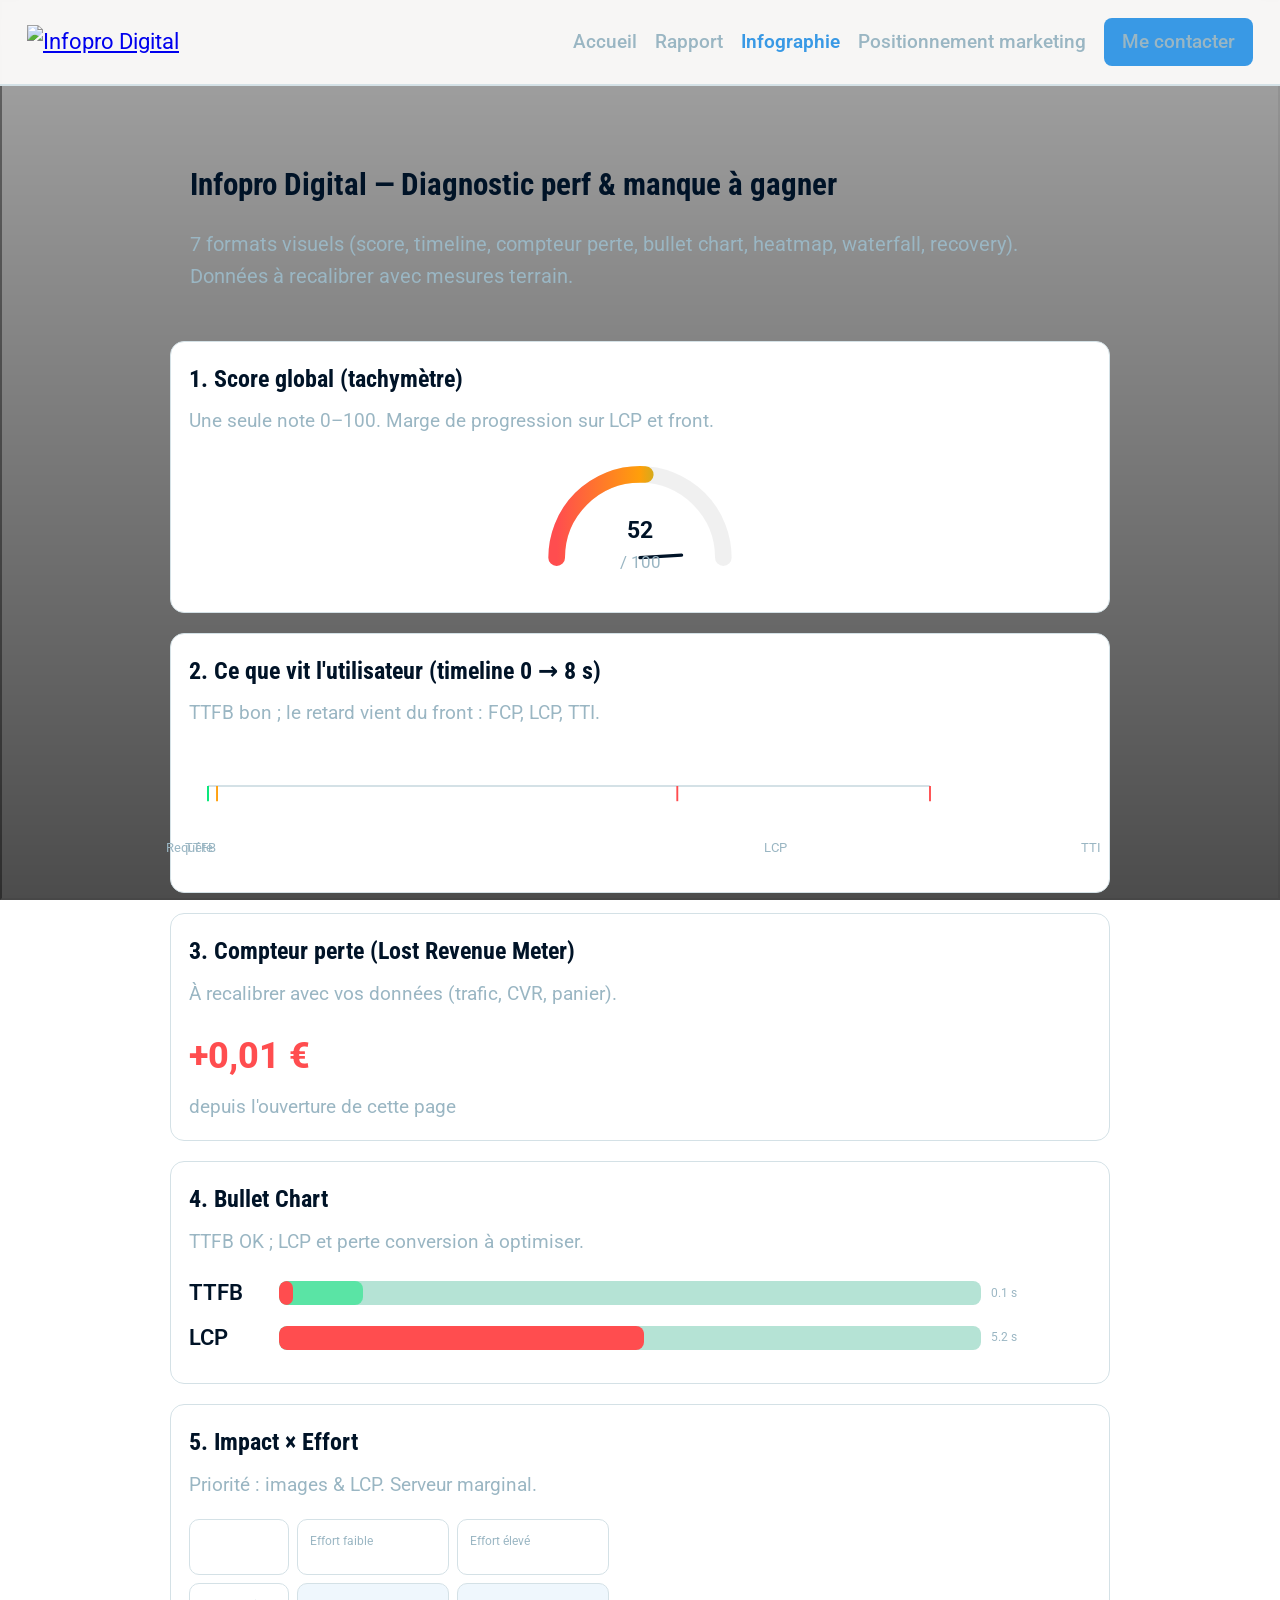
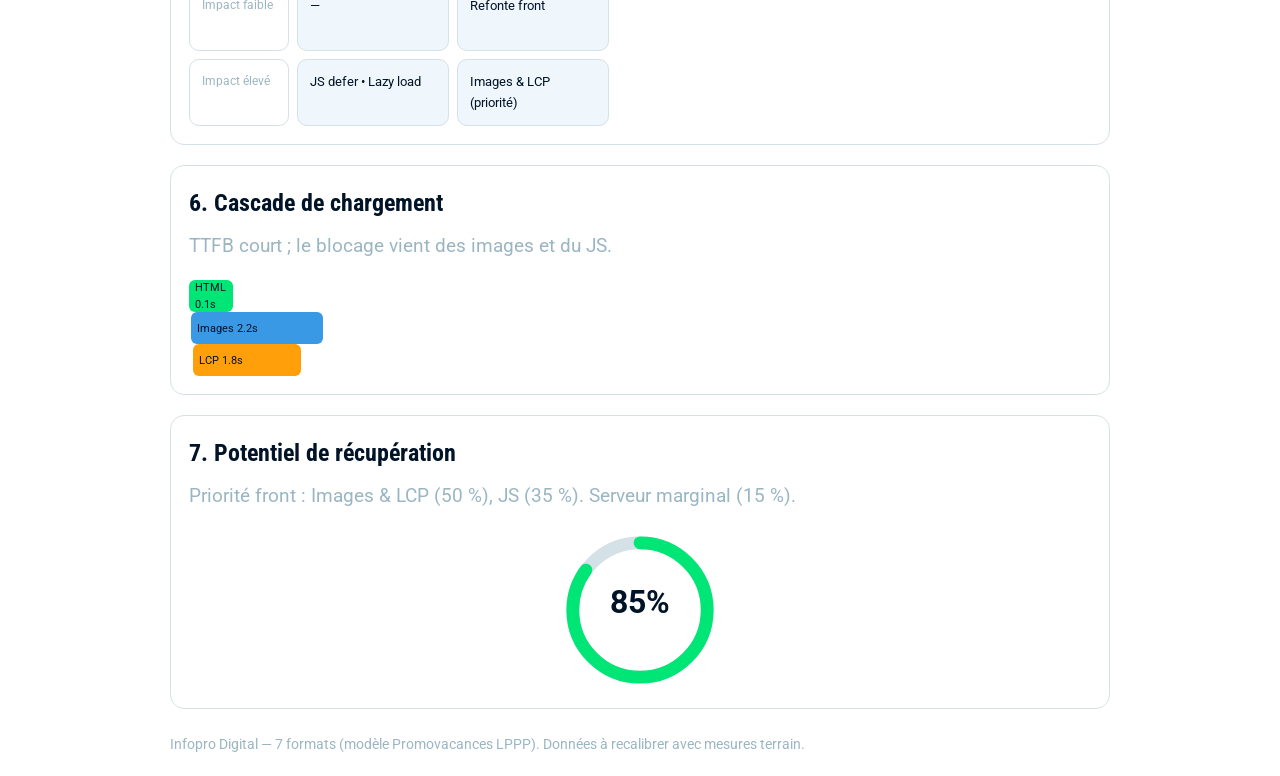
==== infographie-infopro-7-formats.html @ 0371bcf2 "Landing Infopro Digital — page statique (export Django)" ====
<!DOCTYPE html>
<html lang="fr">
<head>
  <meta charset="UTF-8">
  <meta name="viewport" content="width=device-width, initial-scale=1.0">
  <title>Infopro Digital — 7 formats infographiques (perf + business)</title>
  <link rel="stylesheet" href="infopro_style_tokens.css">
  <style>
    :root {
      --bg: #f7f6f5;
      --card: #ffffff;
      --text: #001327;
      --muted: #9ab6c3;
      --red: #ff4d4f;
      --orange: #ff9f0a;
      --green: #00e676;
      --blue: #3999e5;
      --line: #d4e1e6;
    }
    * { box-sizing: border-box; }
    body { margin: 0; padding: 0; color: var(--text); font-family: "Roboto", system-ui, Arial, sans-serif; font-size: 1.2rem; line-height: 1.6; }
    h1 { font-family: "Roboto Condensed", "Roboto", system-ui; font-size: 1.7rem; margin-bottom: 8px; }
    .subtitle { color: var(--muted); font-size: 1.1rem; margin-bottom: 24px; }
    .card { background: var(--card); border: 1px solid var(--line); border-radius: 14px; padding: 18px; margin-bottom: 20px; max-width: 980px; margin-left: auto; margin-right: auto; }
    .card h2 { font-size: 1.35rem; margin: 0 0 8px 0; }
    .muted { color: var(--muted); font-size: 1.05rem; margin-top: 6px; }
    .timeline-wrap { position: relative; }
    .journey-timeline { width: 100%; max-width: 760px; height: auto; }
    .journey-labels { position: relative; height: 36px; margin-top: 4px; display: flex; }
    .journey-label { position: absolute; transform: translateX(-50%); font-size: 13px; color: var(--muted); white-space: nowrap; }
    .meter-value { font-size: 2rem; font-weight: 800; color: var(--red); transition: transform 0.15s ease; }
    .meter-value.tick { transform: scale(1.05); }
    .ring-progress { transition: stroke-dasharray 0.8s ease-out; }
    .speedo-wrap { display: flex; justify-content: center; margin: 1rem 0; }
    .ring-wrap { display: flex; flex-direction: column; align-items: center; }
    @media (prefers-reduced-motion: reduce) { .tick, .ring-progress { animation: none !important; } }
    .nav { position: fixed; top: 0; left: 0; right: 0; z-index: 100; display: flex; align-items: center; justify-content: space-between; padding: 1rem 1.5rem; background: color-mix(in srgb, var(--bg) 96%, rgba(255,255,255,0.95)); backdrop-filter: blur(12px); border-bottom: 2px solid var(--line); }
    .nav-logo { max-height: 36px; width: auto; }
    .nav-links { display: flex; flex-wrap: wrap; gap: 0.5rem 1rem; align-items: center; }
    .nav-links a { font-size: 1.05rem; font-weight: 500; color: var(--muted); text-decoration: none; }
    .nav-links a:hover, .nav-links a.active { color: var(--blue); }
    .nav-links a.active { font-weight: 600; }
    .nav-cta { padding: 0.5rem 1rem; background: var(--blue); color: #fff; font-weight: 600; font-size: 1.05rem; border-radius: 8px; text-decoration: none; }
    header { max-width: 980px; margin: 0 auto; padding: 0 20px 24px; }
    body { padding-top: 60px; }
  </style>
</head>
<body>
  <div class="site-bg-fixed">
    <div class="site-bg-video">
      <iframe src="https://www.youtube-nocookie.com/embed/ArifpieowSw?autoplay=1&amp;mute=1&amp;loop=1&amp;playlist=ArifpieowSw&amp;controls=0&amp;rel=0&amp;showinfo=0" referrerpolicy="strict-origin-when-cross-origin" allow="accelerometer; autoplay; clipboard-write; encrypted-media; gyroscope; picture-in-picture" allowfullscreen title="Fond" aria-hidden="true"></iframe>
    </div>
    <div class="site-bg-overlay"></div>
  </div>
  <div class="site-content">
  <nav class="nav">
    <a href="index.html"><img src="https://upload.wikimedia.org/wikipedia/commons/8/8d/Promovacances.svg" alt="Infopro Digital" class="nav-logo" loading="lazy"></a>
    <div class="nav-links">
      <a href="index.html">Accueil</a>
      <a href="rapport.html">Rapport</a>
      <a href="infographie-infopro-7-formats.html" class="active">Infographie</a>
      <a href="positionnement-marketing.html">Positionnement marketing</a>
      <a href="index.html#coordonnees" class="nav-cta">Me contacter</a>
    </div>
  </nav>
  <div class="site-content-inner">
  <header>
    <h1>Infopro Digital — Diagnostic perf & manque à gagner</h1>
    <p class="subtitle">7 formats visuels (score, timeline, compteur perte, bullet chart, heatmap, waterfall, recovery). Données à recalibrer avec mesures terrain.</p>
  </header>

  <section class="card" id="speedometer">
    <h2>1. Score global (tachymètre)</h2>
    <p class="muted">Une seule note 0–100. Marge de progression sur LCP et front.</p>
    <div class="speedo-wrap">
      <svg class="speedo" viewBox="0 0 120 70" width="200" height="120" aria-label="Score performance global">
        <defs>
          <linearGradient id="speedoGrad" x1="0%" y1="0%" x2="100%" y2="0%">
            <stop offset="0%" stop-color="var(--red)"/>
            <stop offset="50%" stop-color="var(--orange)"/>
            <stop offset="100%" stop-color="var(--green)"/>
          </linearGradient>
        </defs>
        <path d="M 10 60 A 50 50 0 0 1 110 60" fill="none" stroke="rgba(0,0,0,0.06)" stroke-width="10" stroke-linecap="round"/>
        <path id="speedoFill" d="M 10 60 A 50 50 0 0 1 110 60" fill="none" stroke="url(#speedoGrad)" stroke-width="10" stroke-linecap="round" stroke-dasharray="0 157"/>
        <line x1="60" y1="60" x2="60" y2="35" stroke="var(--text)" stroke-width="2" stroke-linecap="round" id="needle"/>
        <text x="60" y="48" text-anchor="middle" font-size="14" fill="var(--text)" font-weight="700" id="scoreText">52</text>
        <text x="60" y="66" text-anchor="middle" font-size="10" fill="var(--muted)">/ 100</text>
      </svg>
    </div>
  </section>

  <section class="card" id="journey">
    <h2>2. Ce que vit l'utilisateur (timeline 0 → 8 s)</h2>
    <p class="muted">TTFB bon ; le retard vient du front : FCP, LCP, TTI.</p>
    <div class="timeline-wrap">
      <svg class="journey-timeline" viewBox="0 0 800 80" preserveAspectRatio="xMidYMid meet">
        <line x1="20" y1="40" x2="780" y2="40" stroke="var(--line)" stroke-width="2"/>
        <g id="journeyMarkers"></g>
      </svg>
      <div class="journey-labels" id="journeyLabels"></div>
    </div>
  </section>

  <section class="card" id="lostRevenue">
    <h2>3. Compteur perte (Lost Revenue Meter)</h2>
    <p class="muted">À recalibrer avec vos données (trafic, CVR, panier).</p>
    <div class="meter-wrap">
      <div class="meter-value" id="lostRevenueValue">+0,00 €</div>
      <div class="muted" id="lostRevenueSub">depuis l'ouverture de cette page</div>
    </div>
  </section>

  <section class="card" id="bulletChart">
    <h2>4. Bullet Chart</h2>
    <p class="muted">TTFB OK ; LCP et perte conversion à optimiser.</p>
    <div class="bullet-wrap" id="bulletWrap"></div>
  </section>

  <section class="card" id="heatmap">
    <h2>5. Impact × Effort</h2>
    <p class="muted">Priorité : images & LCP. Serveur marginal.</p>
    <div class="heatmap-wrap">
      <div class="heatmap-grid">
        <div class="heat-cell empty"></div>
        <div class="heat-cell axis">Effort faible</div>
        <div class="heat-cell axis">Effort élevé</div>
        <div class="heat-cell axis">Impact faible</div>
        <div class="heat-cell q low-effort"><span class="action">—</span></div>
        <div class="heat-cell q high-effort"><span class="action">Refonte front</span></div>
        <div class="heat-cell axis">Impact élevé</div>
        <div class="heat-cell q low-effort"><span class="action">JS defer • Lazy load</span></div>
        <div class="heat-cell q high-effort"><span class="action">Images & LCP (priorité)</span></div>
      </div>
    </div>
  </section>

  <section class="card" id="waterfall">
    <h2>6. Cascade de chargement</h2>
    <p class="muted">TTFB court ; le blocage vient des images et du JS.</p>
    <div class="waterfall-wrap" id="waterfallWrap"></div>
  </section>

  <section class="card" id="recovery">
    <h2>7. Potentiel de récupération</h2>
    <p class="muted">Priorité front : Images & LCP (50 %), JS (35 %). Serveur marginal (15 %).</p>
    <div class="ring-wrap">
      <svg class="ring" viewBox="0 0 100 100" width="160" height="160">
        <circle cx="50" cy="50" r="42" fill="none" stroke="var(--line)" stroke-width="8"/>
        <circle id="ringRecovery" cx="50" cy="50" r="42" fill="none" stroke="var(--green)" stroke-width="8" stroke-linecap="round" stroke-dasharray="0 264" transform="rotate(-90 50 50)"/>
        <text x="50" y="52" text-anchor="middle" font-size="20" font-weight="700" fill="var(--text)">85%</text>
      </svg>
    </div>
  </section>

  <footer class="muted" style="margin-top:24px;font-size:0.8rem;max-width:980px;margin-left:auto;margin-right:auto;">
    Infopro Digital — 7 formats (modèle Promovacances LPPP). Données à recalibrer avec mesures terrain.
  </footer>
  </div>
  </div>

  <script>
(function() {
  var score = 52;
  var dash = (score / 100) * 157;
  document.getElementById('speedoFill').setAttribute('stroke-dasharray', dash + ' 157');
  document.getElementById('scoreText').textContent = score;
  document.getElementById('needle').setAttribute('transform', 'rotate(' + (180 * (1 - score/100)) + ' 60 60)');

  var journeySteps = [{t:0,label:'Requête'},{t:100,label:'TTFB'},{t:5200,label:'LCP'},{t:8000,label:'TTI'}];
  var jMax = 8000, jW = 760;
  journeySteps.forEach(function(s,i){
    var x = 20 + (s.t/jMax)*jW;
    var line = document.createElementNS('http://www.w3.org/2000/svg','line');
    line.setAttribute('x1',x); line.setAttribute('y1',40); line.setAttribute('x2',x); line.setAttribute('y2',56);
    line.setAttribute('stroke',i===0?'var(--green)':(s.t>2000?'var(--red)':'var(--orange)')); line.setAttribute('stroke-width','2');
    document.getElementById('journeyMarkers').appendChild(line);
    var lb = document.createElement('div'); lb.className='journey-label'; lb.style.left=((s.t/jMax)*100)+'%'; lb.textContent=s.label;
    document.getElementById('journeyLabels').appendChild(lb);
  });

  var lostPerSec = 28000/30/24/3600; var elapsed=0;
  setInterval(function(){elapsed++;document.getElementById('lostRevenueValue').textContent='+'+((elapsed*lostPerSec).toFixed(2).replace('.',','))+' €';},1000);

  var bullets=[{label:'TTFB',current:0.1,target:0.6,standard:1,max:5,unit:'s'},{label:'LCP',current:5.2,target:2.5,standard:4,max:10,unit:'s'}];
  bullets.forEach(function(b){
    var d=document.createElement('div'); d.className='bullet-row';
    d.innerHTML='<span class="bullet-label">'+b.label+'</span><div class="bullet-track"><div class="bullet-bg" style="width:100%"></div><div class="bullet-target" style="width:'+(b.target/b.max*100)+'%"></div><div class="bullet-current" style="width:'+Math.min((b.current/b.max*100),100)+'%"></div></div><span class="bullet-legend">'+b.current+' '+b.unit+'</span>';
    document.getElementById('bulletWrap').appendChild(d);
  });
  var st=document.createElement('style'); st.textContent='.bullet-row{display:grid;grid-template-columns:80px 1fr 100px;align-items:center;gap:10px;margin:10px 0;}.bullet-track{position:relative;height:24px;background:var(--line);border-radius:8px;overflow:hidden;}.bullet-bg{position:absolute;inset:0;background:rgba(0,230,118,0.15);}.bullet-target{position:absolute;left:0;top:0;bottom:0;background:var(--green);opacity:0.5;border-radius:8px;}.bullet-current{position:absolute;left:0;top:0;bottom:0;background:var(--red);border-radius:8px;}.bullet-label{font-weight:600;}.bullet-legend{font-size:12px;color:var(--muted);}';
  document.head.appendChild(st);

  var hst=document.createElement('style'); hst.textContent='.heatmap-grid{display:grid;grid-template-columns:100px 1fr 1fr;grid-template-rows:auto 1fr 1fr;gap:8px;max-width:420px;}.heat-cell{border:1px solid var(--line);border-radius:10px;padding:12px;min-height:56px;}.heat-cell.axis{color:var(--muted);font-size:12px;}.heat-cell.q{background:rgba(57,153,229,0.08);font-size:13px;}.heat-cell.q.low-effort{grid-column:2;}.heat-cell.q.high-effort{grid-column:3;}'; document.head.appendChild(hst);

  [{name:'HTML',dur:0.1,color:'var(--green)'},{name:'Images',dur:2.2,color:'var(--blue)'},{name:'LCP',dur:1.8,color:'var(--orange)'}].forEach(function(s,i){var w=Math.max(44,s.dur*60);var d=document.createElement('div');d.style.cssText='height:32px;display:flex;align-items:center;padding-left:6px;border-radius:6px;background:'+s.color+';width:'+w+'px;min-width:44px;font-size:11px;margin-left:'+(i*2)+'px;';d.textContent=s.name+' '+s.dur+'s';document.getElementById('waterfallWrap').appendChild(d);});

  var r=document.getElementById('ringRecovery'); var c=2*Math.PI*42; r.setAttribute('stroke-dasharray',(c*0.85)+' '+c);
})();
  </script>
</body>
</html>
---- infopro_style_tokens.css ----
/* Infopro Digital — style kit (basé sur modèle Promovacances)
   Palette : Roboto, bleu #3999e5, fond clair.
*/

@import url("https://fonts.googleapis.com/css2?family=Roboto+Condensed:wght@300;400;700&family=Roboto:wght@300;400;500;700&display=swap");

:root{
  --pv-white: #ffffff;
  --pv-ink: #001327;
  --pv-ink-2: #121d29;
  --pv-blue: #3999e5;
  --pv-blue-2: #2078ae;
  --pv-blue-3: #5ca6dc;
  --pv-gray-100: #f7f6f5;
  --pv-gray-200: #d4e1e6;
  --pv-gray-300: #9ab6c3;
  --pv-gray-400: #b0b9bc;
}

html { font-size: 18px; }
body{
  font-family: "Roboto", system-ui, -apple-system, "Segoe UI", Arial, sans-serif;
  font-size: 1.125rem;
  color: var(--pv-ink);
  background: var(--pv-white);
  line-height: 1.6;
}

h1,h2,h3,.pv-heading{
  font-family: "Roboto Condensed", "Roboto", system-ui, -apple-system, "Segoe UI", Arial, sans-serif;
}

.pv-btn-primary{
  background: var(--pv-blue);
  color: var(--pv-white);
  border-radius: 8px;
  padding: 10px 14px;
  font-weight: 700;
}

.pv-link{ color: var(--pv-blue); }
.pv-link:hover{ color: var(--pv-blue-2); }

.site-bg-fixed {
  position: fixed;
  top: 0; left: 0;
  width: 100vw;
  height: 100vh;
  z-index: 0;
  overflow: hidden;
  pointer-events: none;
}
.site-bg-video {
  position: absolute;
  top: 50%; left: 50%;
  transform: translate(-50%, -50%);
  width: 100vw;
  min-width: 100vw;
  height: 56.25vw;
  min-height: 100vh;
  max-height: none;
}
.site-bg-video iframe {
  position: absolute;
  top: 50%; left: 50%;
  transform: translate(-50%, -50%);
  width: 100vw;
  min-width: 100vw;
  height: 56.25vw;
  min-height: 100vh;
  max-height: none;
  object-fit: cover;
}
.site-bg-overlay {
  position: absolute;
  inset: 0;
  background: linear-gradient(to bottom, rgba(0,0,0,0.35) 0%, rgba(0,0,0,0.7) 100%);
}
.site-content {
  position: relative;
  z-index: 1;
  min-height: 100vh;
}
.site-content-inner {
  max-width: 980px;
  margin: 0 auto;
  padding: 20px;
  padding-top: 80px;
}
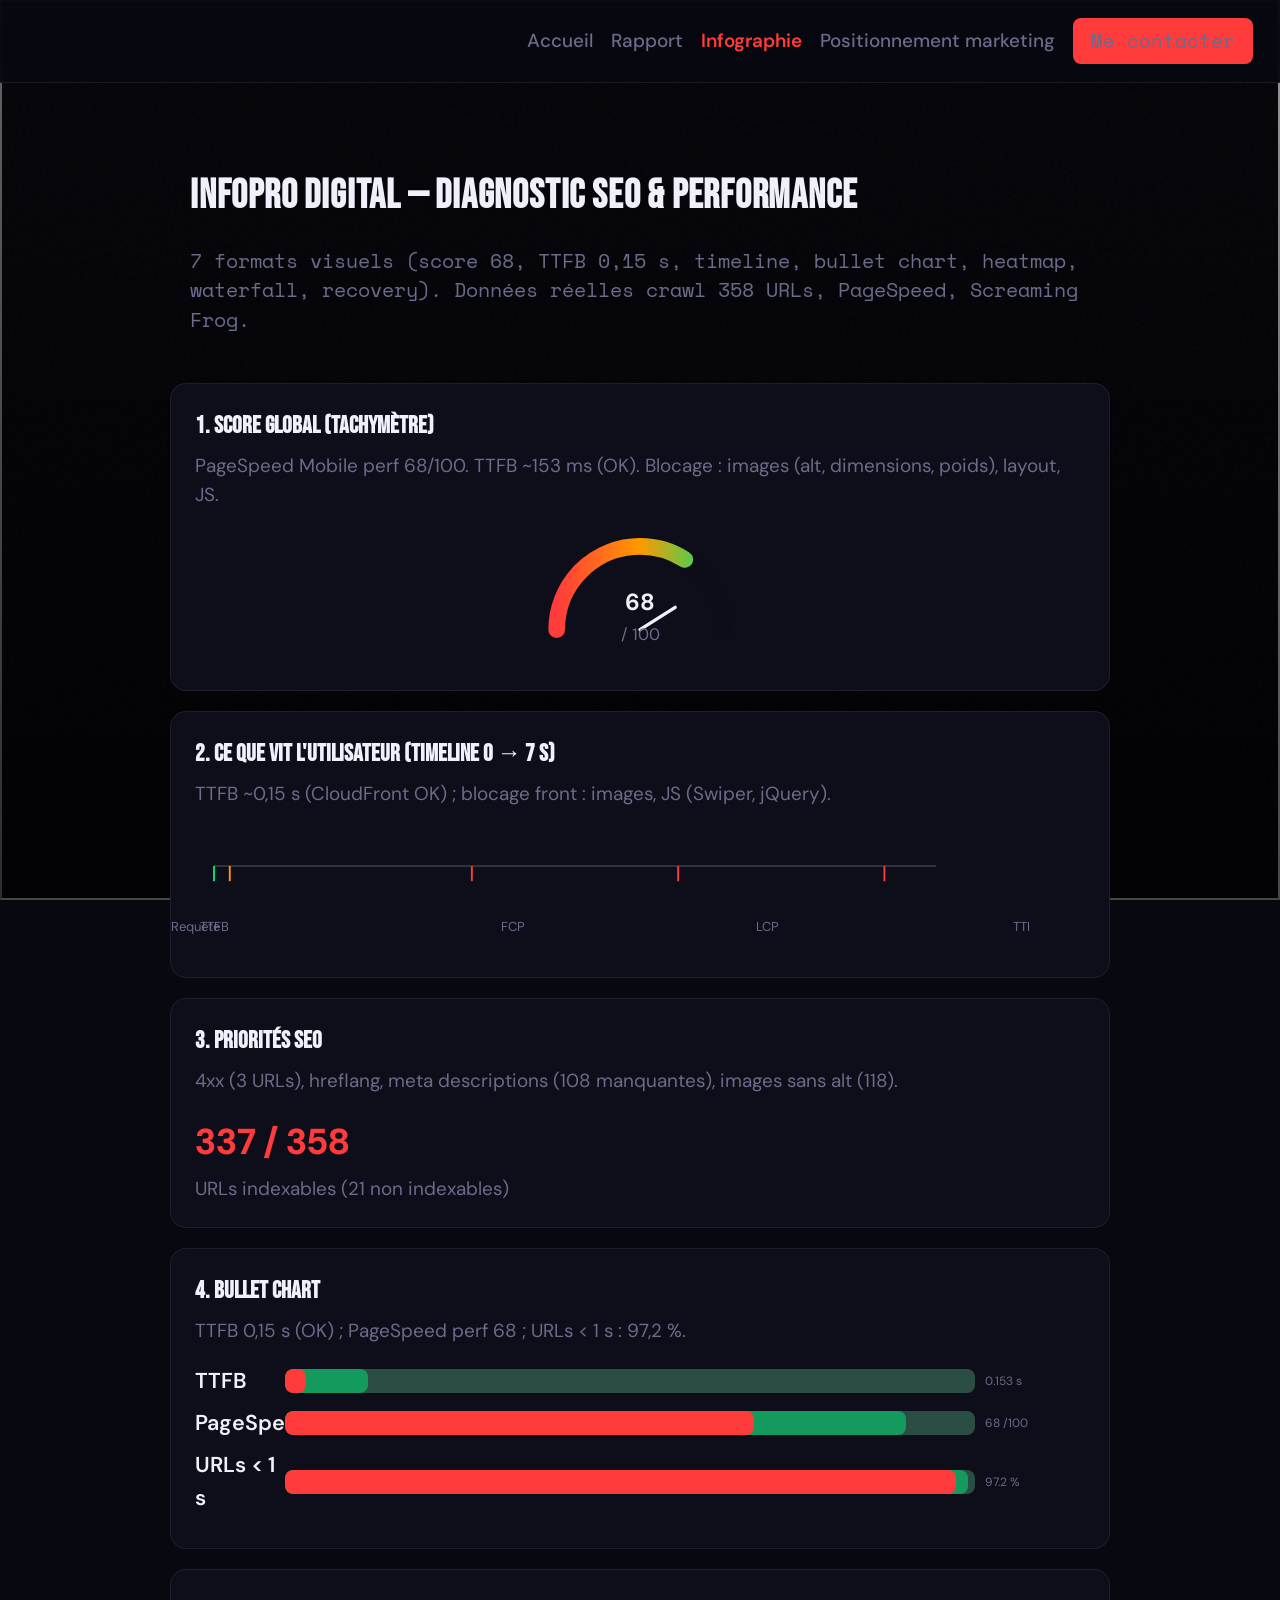
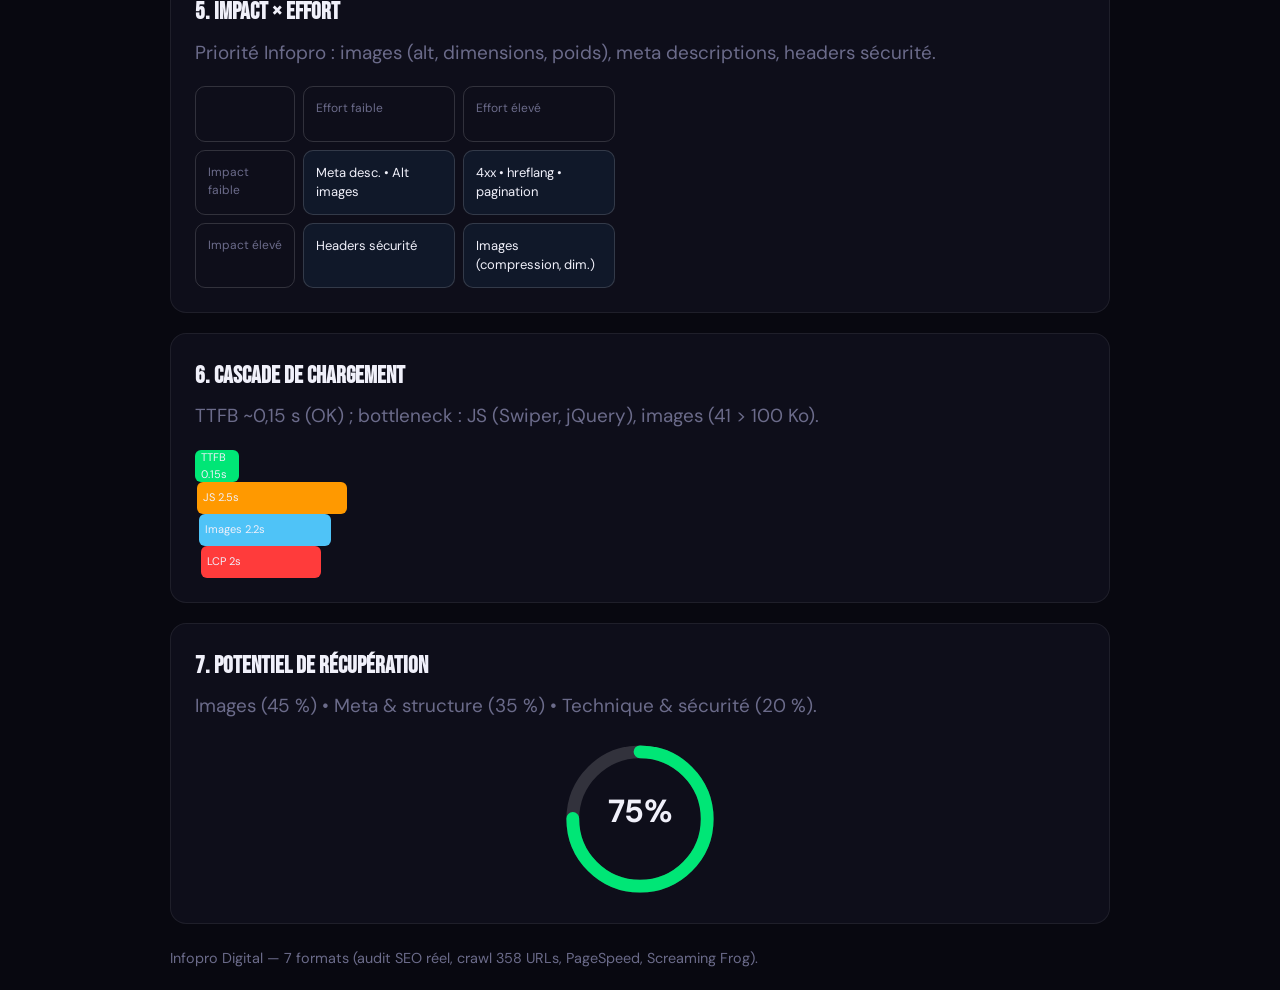
==== commit 2ac38142: "Landing Infopro Digital — page statique (export Django)" ====
--- a/infographie-infopro-7-formats.html
+++ b/infographie-infopro-7-formats.html
@@ -7,21 +7,31 @@
   <link rel="stylesheet" href="infopro_style_tokens.css">
   <style>
     :root {
-      --bg: #f7f6f5;
-      --card: #ffffff;
-      --text: #001327;
-      --muted: #9ab6c3;
-      --red: #ff4d4f;
-      --orange: #ff9f0a;
+      --bg: #080810;
+      --surface: #0e0e1a;
+      --surface2: #13131f;
+      --card: #0e0e1a;
+      --border: rgba(255,255,255,0.07);
+      --text: #f0f0fa;
+      --muted: #6b6b8a;
+      --accent: #ff3b3b;
+      --warn: #ff9900;
+      --ok: #00e676;
+      --blue: #4fc3f7;
+      --purple: #b388ff;
+      --line: rgba(255,255,255,0.15);
+      --red: #ff3b3b;
+      --orange: #ff9900;
       --green: #00e676;
-      --blue: #3999e5;
-      --line: #d4e1e6;
+      --mono: 'Space Mono', monospace;
+      --display: 'Bebas Neue', sans-serif;
+      --body: 'DM Sans', sans-serif;
     }
     * { box-sizing: border-box; }
-    body { margin: 0; padding: 0; color: var(--text); font-family: "Roboto", system-ui, Arial, sans-serif; font-size: 1.2rem; line-height: 1.6; }
-    h1 { font-family: "Roboto Condensed", "Roboto", system-ui; font-size: 1.7rem; margin-bottom: 8px; }
-    .subtitle { color: var(--muted); font-size: 1.1rem; margin-bottom: 24px; }
-    .card { background: var(--card); border: 1px solid var(--line); border-radius: 14px; padding: 18px; margin-bottom: 20px; max-width: 980px; margin-left: auto; margin-right: auto; }
+    body { margin: 0; padding: 0; color: var(--text); font-family: var(--body), system-ui, Arial, sans-serif; font-size: 1.2rem; line-height: 1.5; background: var(--bg); }
+    h1 { font-family: var(--display), system-ui; font-size: clamp(1.8rem, 4vw, 2.2rem); margin-bottom: 8px; letter-spacing: 0.02em; }
+    .subtitle { color: var(--muted); font-size: 1.1rem; margin-bottom: 24px; font-family: var(--mono); }
+    .card { background: var(--card); border: 1px solid var(--border); border-radius: 16px; padding: 24px; margin-bottom: 20px; max-width: 980px; margin-left: auto; margin-right: auto; }
     .card h2 { font-size: 1.35rem; margin: 0 0 8px 0; }
     .muted { color: var(--muted); font-size: 1.05rem; margin-top: 6px; }
     .timeline-wrap { position: relative; }
@@ -34,13 +44,15 @@
     .speedo-wrap { display: flex; justify-content: center; margin: 1rem 0; }
     .ring-wrap { display: flex; flex-direction: column; align-items: center; }
     @media (prefers-reduced-motion: reduce) { .tick, .ring-progress { animation: none !important; } }
-    .nav { position: fixed; top: 0; left: 0; right: 0; z-index: 100; display: flex; align-items: center; justify-content: space-between; padding: 1rem 1.5rem; background: color-mix(in srgb, var(--bg) 96%, rgba(255,255,255,0.95)); backdrop-filter: blur(12px); border-bottom: 2px solid var(--line); }
+    .nav { position: fixed; top: 0; left: 0; right: 0; z-index: 100; display: flex; align-items: center; justify-content: space-between; padding: 1rem 1.5rem; background: rgba(8,8,16,0.95); backdrop-filter: blur(12px); border-bottom: 1px solid var(--border); }
     .nav-logo { max-height: 36px; width: auto; }
+    .nav-logo.nav-logo--svg { height: 32px; width: auto; display: block; }
+    .sr-only { position: absolute; width: 1px; height: 1px; padding: 0; margin: -1px; overflow: hidden; clip: rect(0,0,0,0); white-space: nowrap; border: 0; }
     .nav-links { display: flex; flex-wrap: wrap; gap: 0.5rem 1rem; align-items: center; }
     .nav-links a { font-size: 1.05rem; font-weight: 500; color: var(--muted); text-decoration: none; }
-    .nav-links a:hover, .nav-links a.active { color: var(--blue); }
+    .nav-links a:hover, .nav-links a.active { color: var(--accent); }
     .nav-links a.active { font-weight: 600; }
-    .nav-cta { padding: 0.5rem 1rem; background: var(--blue); color: #fff; font-weight: 600; font-size: 1.05rem; border-radius: 8px; text-decoration: none; }
+    .nav-cta { padding: 0.5rem 1rem; background: var(--accent); color: #fff; font-weight: 600; font-size: 1.05rem; border-radius: 8px; text-decoration: none; font-family: var(--mono); }
     header { max-width: 980px; margin: 0 auto; padding: 0 20px 24px; }
     body { padding-top: 60px; }
   </style>
@@ -48,13 +60,16 @@
 <body>
   <div class="site-bg-fixed">
     <div class="site-bg-video">
-      <iframe src="https://www.youtube-nocookie.com/embed/ArifpieowSw?autoplay=1&amp;mute=1&amp;loop=1&amp;playlist=ArifpieowSw&amp;controls=0&amp;rel=0&amp;showinfo=0" referrerpolicy="strict-origin-when-cross-origin" allow="accelerometer; autoplay; clipboard-write; encrypted-media; gyroscope; picture-in-picture" allowfullscreen title="Fond" aria-hidden="true"></iframe>
+      <iframe src="https://www.youtube-nocookie.com/embed/IG9WGfuTOIQ?autoplay=1&amp;mute=1&amp;loop=1&amp;playlist=IG9WGfuTOIQ&amp;controls=0&amp;rel=0&amp;showinfo=0" referrerpolicy="strict-origin-when-cross-origin" allow="accelerometer; autoplay; clipboard-write; encrypted-media; gyroscope; picture-in-picture" allowfullscreen title="Fond" aria-hidden="true"></iframe>
     </div>
     <div class="site-bg-overlay"></div>
   </div>
   <div class="site-content">
   <nav class="nav">
-    <a href="index.html"><img src="https://upload.wikimedia.org/wikipedia/commons/8/8d/Promovacances.svg" alt="Infopro Digital" class="nav-logo" loading="lazy"></a>
+    <a href="https://www.infopro-digital.com/fr/" class="nav-logo-link" aria-label="Infopro Digital">
+      <svg class="icon icon-logo-infopro-digital nav-logo nav-logo--svg" aria-hidden="true" focusable="false" role="img"><use href="https://www.infopro-digital.com/app/themes/infopro-digital/dist/img/icons/icons.svg#icon-logo-infopro-digital" xmlns:xlink="http://www.w3.org/1999/xlink" xlink:href="https://www.infopro-digital.com/app/themes/infopro-digital/dist/img/icons/icons.svg#icon-logo-infopro-digital"></use></svg>
+      <span class="sr-only">Infopro Digital</span>
+    </a>
     <div class="nav-links">
       <a href="index.html">Accueil</a>
       <a href="rapport.html">Rapport</a>
@@ -65,13 +80,13 @@
   </nav>
   <div class="site-content-inner">
   <header>
-    <h1>Infopro Digital — Diagnostic perf & manque à gagner</h1>
-    <p class="subtitle">7 formats visuels (score, timeline, compteur perte, bullet chart, heatmap, waterfall, recovery). Données à recalibrer avec mesures terrain.</p>
+    <h1>Infopro Digital — Diagnostic SEO & performance</h1>
+    <p class="subtitle">7 formats visuels (score 68, TTFB 0,15 s, timeline, bullet chart, heatmap, waterfall, recovery). Données réelles crawl 358 URLs, PageSpeed, Screaming Frog.</p>
   </header>
 
   <section class="card" id="speedometer">
     <h2>1. Score global (tachymètre)</h2>
-    <p class="muted">Une seule note 0–100. Marge de progression sur LCP et front.</p>
+    <p class="muted">PageSpeed Mobile perf 68/100. TTFB ~153 ms (OK). Blocage : images (alt, dimensions, poids), layout, JS.</p>
     <div class="speedo-wrap">
       <svg class="speedo" viewBox="0 0 120 70" width="200" height="120" aria-label="Score performance global">
         <defs>
@@ -84,15 +99,15 @@
         <path d="M 10 60 A 50 50 0 0 1 110 60" fill="none" stroke="rgba(0,0,0,0.06)" stroke-width="10" stroke-linecap="round"/>
         <path id="speedoFill" d="M 10 60 A 50 50 0 0 1 110 60" fill="none" stroke="url(#speedoGrad)" stroke-width="10" stroke-linecap="round" stroke-dasharray="0 157"/>
         <line x1="60" y1="60" x2="60" y2="35" stroke="var(--text)" stroke-width="2" stroke-linecap="round" id="needle"/>
-        <text x="60" y="48" text-anchor="middle" font-size="14" fill="var(--text)" font-weight="700" id="scoreText">52</text>
+        <text x="60" y="48" text-anchor="middle" font-size="14" fill="var(--text)" font-weight="700" id="scoreText">68</text>
         <text x="60" y="66" text-anchor="middle" font-size="10" fill="var(--muted)">/ 100</text>
       </svg>
     </div>
   </section>
 
   <section class="card" id="journey">
-    <h2>2. Ce que vit l'utilisateur (timeline 0 → 8 s)</h2>
-    <p class="muted">TTFB bon ; le retard vient du front : FCP, LCP, TTI.</p>
+    <h2>2. Ce que vit l'utilisateur (timeline 0 → 7 s)</h2>
+    <p class="muted">TTFB ~0,15 s (CloudFront OK) ; blocage front : images, JS (Swiper, jQuery).</p>
     <div class="timeline-wrap">
       <svg class="journey-timeline" viewBox="0 0 800 80" preserveAspectRatio="xMidYMid meet">
         <line x1="20" y1="40" x2="780" y2="40" stroke="var(--line)" stroke-width="2"/>
@@ -103,47 +118,47 @@
   </section>
 
   <section class="card" id="lostRevenue">
-    <h2>3. Compteur perte (Lost Revenue Meter)</h2>
-    <p class="muted">À recalibrer avec vos données (trafic, CVR, panier).</p>
+    <h2>3. Priorités SEO</h2>
+    <p class="muted">4xx (3 URLs), hreflang, meta descriptions (108 manquantes), images sans alt (118).</p>
     <div class="meter-wrap">
-      <div class="meter-value" id="lostRevenueValue">+0,00 €</div>
-      <div class="muted" id="lostRevenueSub">depuis l'ouverture de cette page</div>
+      <div class="meter-value" id="lostRevenueValue">337 / 358</div>
+      <div class="muted" id="lostRevenueSub">URLs indexables (21 non indexables)</div>
     </div>
   </section>
 
   <section class="card" id="bulletChart">
     <h2>4. Bullet Chart</h2>
-    <p class="muted">TTFB OK ; LCP et perte conversion à optimiser.</p>
+    <p class="muted">TTFB 0,15 s (OK) ; PageSpeed perf 68 ; URLs < 1 s : 97,2 %.</p>
     <div class="bullet-wrap" id="bulletWrap"></div>
   </section>
 
   <section class="card" id="heatmap">
     <h2>5. Impact × Effort</h2>
-    <p class="muted">Priorité : images & LCP. Serveur marginal.</p>
+    <p class="muted">Priorité Infopro : images (alt, dimensions, poids), meta descriptions, headers sécurité.</p>
     <div class="heatmap-wrap">
       <div class="heatmap-grid">
         <div class="heat-cell empty"></div>
         <div class="heat-cell axis">Effort faible</div>
         <div class="heat-cell axis">Effort élevé</div>
         <div class="heat-cell axis">Impact faible</div>
-        <div class="heat-cell q low-effort"><span class="action">—</span></div>
-        <div class="heat-cell q high-effort"><span class="action">Refonte front</span></div>
+        <div class="heat-cell q low-effort"><span class="action">Meta desc. • Alt images</span></div>
+        <div class="heat-cell q high-effort"><span class="action">4xx • hreflang • pagination</span></div>
         <div class="heat-cell axis">Impact élevé</div>
-        <div class="heat-cell q low-effort"><span class="action">JS defer • Lazy load</span></div>
-        <div class="heat-cell q high-effort"><span class="action">Images & LCP (priorité)</span></div>
+        <div class="heat-cell q low-effort"><span class="action">Headers sécurité</span></div>
+        <div class="heat-cell q high-effort"><span class="action">Images (compression, dim.)</span></div>
       </div>
     </div>
   </section>
 
   <section class="card" id="waterfall">
     <h2>6. Cascade de chargement</h2>
-    <p class="muted">TTFB court ; le blocage vient des images et du JS.</p>
+    <p class="muted">TTFB ~0,15 s (OK) ; bottleneck : JS (Swiper, jQuery), images (41 > 100 Ko).</p>
     <div class="waterfall-wrap" id="waterfallWrap"></div>
   </section>
 
   <section class="card" id="recovery">
     <h2>7. Potentiel de récupération</h2>
-    <p class="muted">Priorité front : Images & LCP (50 %), JS (35 %). Serveur marginal (15 %).</p>
+    <p class="muted">Images (45 %) • Meta & structure (35 %) • Technique & sécurité (20 %).</p>
     <div class="ring-wrap">
       <svg class="ring" viewBox="0 0 100 100" width="160" height="160">
         <circle cx="50" cy="50" r="42" fill="none" stroke="var(--line)" stroke-width="8"/>
@@ -154,21 +169,21 @@
   </section>
 
   <footer class="muted" style="margin-top:24px;font-size:0.8rem;max-width:980px;margin-left:auto;margin-right:auto;">
-    Infopro Digital — 7 formats (modèle Promovacances LPPP). Données à recalibrer avec mesures terrain.
+    Infopro Digital — 7 formats (audit SEO réel, crawl 358 URLs, PageSpeed, Screaming Frog).
   </footer>
   </div>
   </div>
 
   <script>
 (function() {
-  var score = 52;
+  var score = 68;
   var dash = (score / 100) * 157;
   document.getElementById('speedoFill').setAttribute('stroke-dasharray', dash + ' 157');
   document.getElementById('scoreText').textContent = score;
   document.getElementById('needle').setAttribute('transform', 'rotate(' + (180 * (1 - score/100)) + ' 60 60)');
 
-  var journeySteps = [{t:0,label:'Requête'},{t:100,label:'TTFB'},{t:5200,label:'LCP'},{t:8000,label:'TTI'}];
-  var jMax = 8000, jW = 760;
+  var journeySteps = [{t:0,label:'Requête'},{t:153,label:'TTFB'},{t:2500,label:'FCP'},{t:4500,label:'LCP'},{t:6500,label:'TTI'}];
+  var jMax = 7000, jW = 760;
   journeySteps.forEach(function(s,i){
     var x = 20 + (s.t/jMax)*jW;
     var line = document.createElementNS('http://www.w3.org/2000/svg','line');
@@ -179,13 +194,15 @@
     document.getElementById('journeyLabels').appendChild(lb);
   });
 
-  var lostPerSec = 28000/30/24/3600; var elapsed=0;
-  setInterval(function(){elapsed++;document.getElementById('lostRevenueValue').textContent='+'+((elapsed*lostPerSec).toFixed(2).replace('.',','))+' €';},1000);
-
-  var bullets=[{label:'TTFB',current:0.1,target:0.6,standard:1,max:5,unit:'s'},{label:'LCP',current:5.2,target:2.5,standard:4,max:10,unit:'s'}];
+  /* Compteur priorités SEO : URLs indexables statique */
+  document.getElementById('lostRevenueValue').textContent = '337 / 358';
+
+  var bullets=[{label:'TTFB',current:0.153,target:0.6,standard:1,max:5,unit:'s'},{label:'PageSpeed',current:68,target:90,standard:75,max:100,unit:'/100'},{label:'URLs < 1 s',current:97.2,target:99,standard:95,max:100,unit:'%'}];
   bullets.forEach(function(b){
     var d=document.createElement('div'); d.className='bullet-row';
-    d.innerHTML='<span class="bullet-label">'+b.label+'</span><div class="bullet-track"><div class="bullet-bg" style="width:100%"></div><div class="bullet-target" style="width:'+(b.target/b.max*100)+'%"></div><div class="bullet-current" style="width:'+Math.min((b.current/b.max*100),100)+'%"></div></div><span class="bullet-legend">'+b.current+' '+b.unit+'</span>';
+    var pct = b.max > 0 ? Math.min((b.current/b.max*100), 100) : 0;
+    var targetPct = b.max > 0 ? (b.target/b.max*100) : 0;
+    d.innerHTML='<span class="bullet-label">'+b.label+'</span><div class="bullet-track"><div class="bullet-bg" style="width:100%"></div><div class="bullet-target" style="width:'+targetPct+'%"></div><div class="bullet-current" style="width:'+pct+'%"></div></div><span class="bullet-legend">'+b.current+' '+b.unit+'</span>';
     document.getElementById('bulletWrap').appendChild(d);
   });
   var st=document.createElement('style'); st.textContent='.bullet-row{display:grid;grid-template-columns:80px 1fr 100px;align-items:center;gap:10px;margin:10px 0;}.bullet-track{position:relative;height:24px;background:var(--line);border-radius:8px;overflow:hidden;}.bullet-bg{position:absolute;inset:0;background:rgba(0,230,118,0.15);}.bullet-target{position:absolute;left:0;top:0;bottom:0;background:var(--green);opacity:0.5;border-radius:8px;}.bullet-current{position:absolute;left:0;top:0;bottom:0;background:var(--red);border-radius:8px;}.bullet-label{font-weight:600;}.bullet-legend{font-size:12px;color:var(--muted);}';
@@ -193,9 +210,9 @@
 
   var hst=document.createElement('style'); hst.textContent='.heatmap-grid{display:grid;grid-template-columns:100px 1fr 1fr;grid-template-rows:auto 1fr 1fr;gap:8px;max-width:420px;}.heat-cell{border:1px solid var(--line);border-radius:10px;padding:12px;min-height:56px;}.heat-cell.axis{color:var(--muted);font-size:12px;}.heat-cell.q{background:rgba(57,153,229,0.08);font-size:13px;}.heat-cell.q.low-effort{grid-column:2;}.heat-cell.q.high-effort{grid-column:3;}'; document.head.appendChild(hst);
 
-  [{name:'HTML',dur:0.1,color:'var(--green)'},{name:'Images',dur:2.2,color:'var(--blue)'},{name:'LCP',dur:1.8,color:'var(--orange)'}].forEach(function(s,i){var w=Math.max(44,s.dur*60);var d=document.createElement('div');d.style.cssText='height:32px;display:flex;align-items:center;padding-left:6px;border-radius:6px;background:'+s.color+';width:'+w+'px;min-width:44px;font-size:11px;margin-left:'+(i*2)+'px;';d.textContent=s.name+' '+s.dur+'s';document.getElementById('waterfallWrap').appendChild(d);});
-
-  var r=document.getElementById('ringRecovery'); var c=2*Math.PI*42; r.setAttribute('stroke-dasharray',(c*0.85)+' '+c);
+  [{name:'TTFB',dur:0.15,color:'var(--green)'},{name:'JS',dur:2.5,color:'var(--orange)'},{name:'Images',dur:2.2,color:'var(--blue)'},{name:'LCP',dur:2,color:'var(--red)'}].forEach(function(s,i){var w=Math.max(44,s.dur*60);var d=document.createElement('div');d.style.cssText='height:32px;display:flex;align-items:center;padding-left:6px;border-radius:6px;background:'+s.color+';width:'+w+'px;min-width:44px;font-size:11px;margin-left:'+(i*2)+'px;';d.textContent=s.name+' '+s.dur+'s';document.getElementById('waterfallWrap').appendChild(d);});
+
+  var r=document.getElementById('ringRecovery'); var c=2*Math.PI*42; r.setAttribute('stroke-dasharray',(c*0.75)+' '+c); document.querySelector('#recovery .ring text').textContent='75%';
 })();
   </script>
 </body>
--- a/infopro_style_tokens.css
+++ b/infopro_style_tokens.css
@@ -1,45 +1,60 @@
-/* Infopro Digital — style kit (basé sur modèle Promovacances)
-   Palette : Roboto, bleu #3999e5, fond clair.
+/* Infopro Digital — style dashboard (référence dashboard_seo_bloquages.html)
+   Fond sombre, textes blancs, accents vifs (rouge, orange, vert, bleu, violet).
 */
 
-@import url("https://fonts.googleapis.com/css2?family=Roboto+Condensed:wght@300;400;700&family=Roboto:wght@300;400;500;700&display=swap");
+@import url("https://fonts.googleapis.com/css2?family=Space+Mono:wght@400;700&family=Bebas+Neue&family=DM+Sans:wght@300;400;500;700&display=swap");
 
 :root{
-  --pv-white: #ffffff;
-  --pv-ink: #001327;
-  --pv-ink-2: #121d29;
-  --pv-blue: #3999e5;
-  --pv-blue-2: #2078ae;
-  --pv-blue-3: #5ca6dc;
-  --pv-gray-100: #f7f6f5;
-  --pv-gray-200: #d4e1e6;
-  --pv-gray-300: #9ab6c3;
-  --pv-gray-400: #b0b9bc;
+  --bg: #080810;
+  --surface: #0e0e1a;
+  --surface2: #13131f;
+  --border: rgba(255,255,255,0.07);
+  --text: #f0f0fa;
+  --muted: #6b6b8a;
+  --accent: #ff3b3b;
+  --warn: #ff9900;
+  --ok: #00e676;
+  --blue: #4fc3f7;
+  --purple: #b388ff;
+  --line: rgba(255,255,255,0.15);
+  --red: #ff3b3b;
+  --orange: #ff9900;
+  --green: #00e676;
+  --mono: 'Space Mono', monospace;
+  --display: 'Bebas Neue', sans-serif;
+  --body: 'DM Sans', sans-serif;
 }
 
 html { font-size: 18px; }
 body{
-  font-family: "Roboto", system-ui, -apple-system, "Segoe UI", Arial, sans-serif;
+  font-family: var(--body), system-ui, -apple-system, "Segoe UI", Arial, sans-serif;
   font-size: 1.125rem;
-  color: var(--pv-ink);
-  background: var(--pv-white);
-  line-height: 1.6;
+  color: var(--text);
+  background: var(--bg);
+  line-height: 1.5;
+}
+
+body::before {
+  content: '';
+  position: fixed; inset: 0;
+  background-image: url("data:image/svg+xml,%3Csvg viewBox='0 0 256 256' xmlns='http://www.w3.org/2000/svg'%3E%3Cfilter id='n'%3E%3CfeTurbulence type='fractalNoise' baseFrequency='0.9' numOctaves='4' stitchTiles='stitch'/%3E%3C/filter%3E%3Crect width='100%25' height='100%25' filter='url(%23n)' opacity='0.04'/%3E%3C/svg%3E");
+  pointer-events: none; z-index: 0;
 }
 
 h1,h2,h3,.pv-heading{
-  font-family: "Roboto Condensed", "Roboto", system-ui, -apple-system, "Segoe UI", Arial, sans-serif;
+  font-family: var(--display), system-ui, -apple-system, "Segoe UI", Arial, sans-serif;
 }
 
 .pv-btn-primary{
-  background: var(--pv-blue);
-  color: var(--pv-white);
+  background: var(--accent);
+  color: #fff;
   border-radius: 8px;
   padding: 10px 14px;
   font-weight: 700;
 }
 
-.pv-link{ color: var(--pv-blue); }
-.pv-link:hover{ color: var(--pv-blue-2); }
+.pv-link{ color: var(--blue); }
+.pv-link:hover{ color: var(--accent); }
 
 .site-bg-fixed {
   position: fixed;
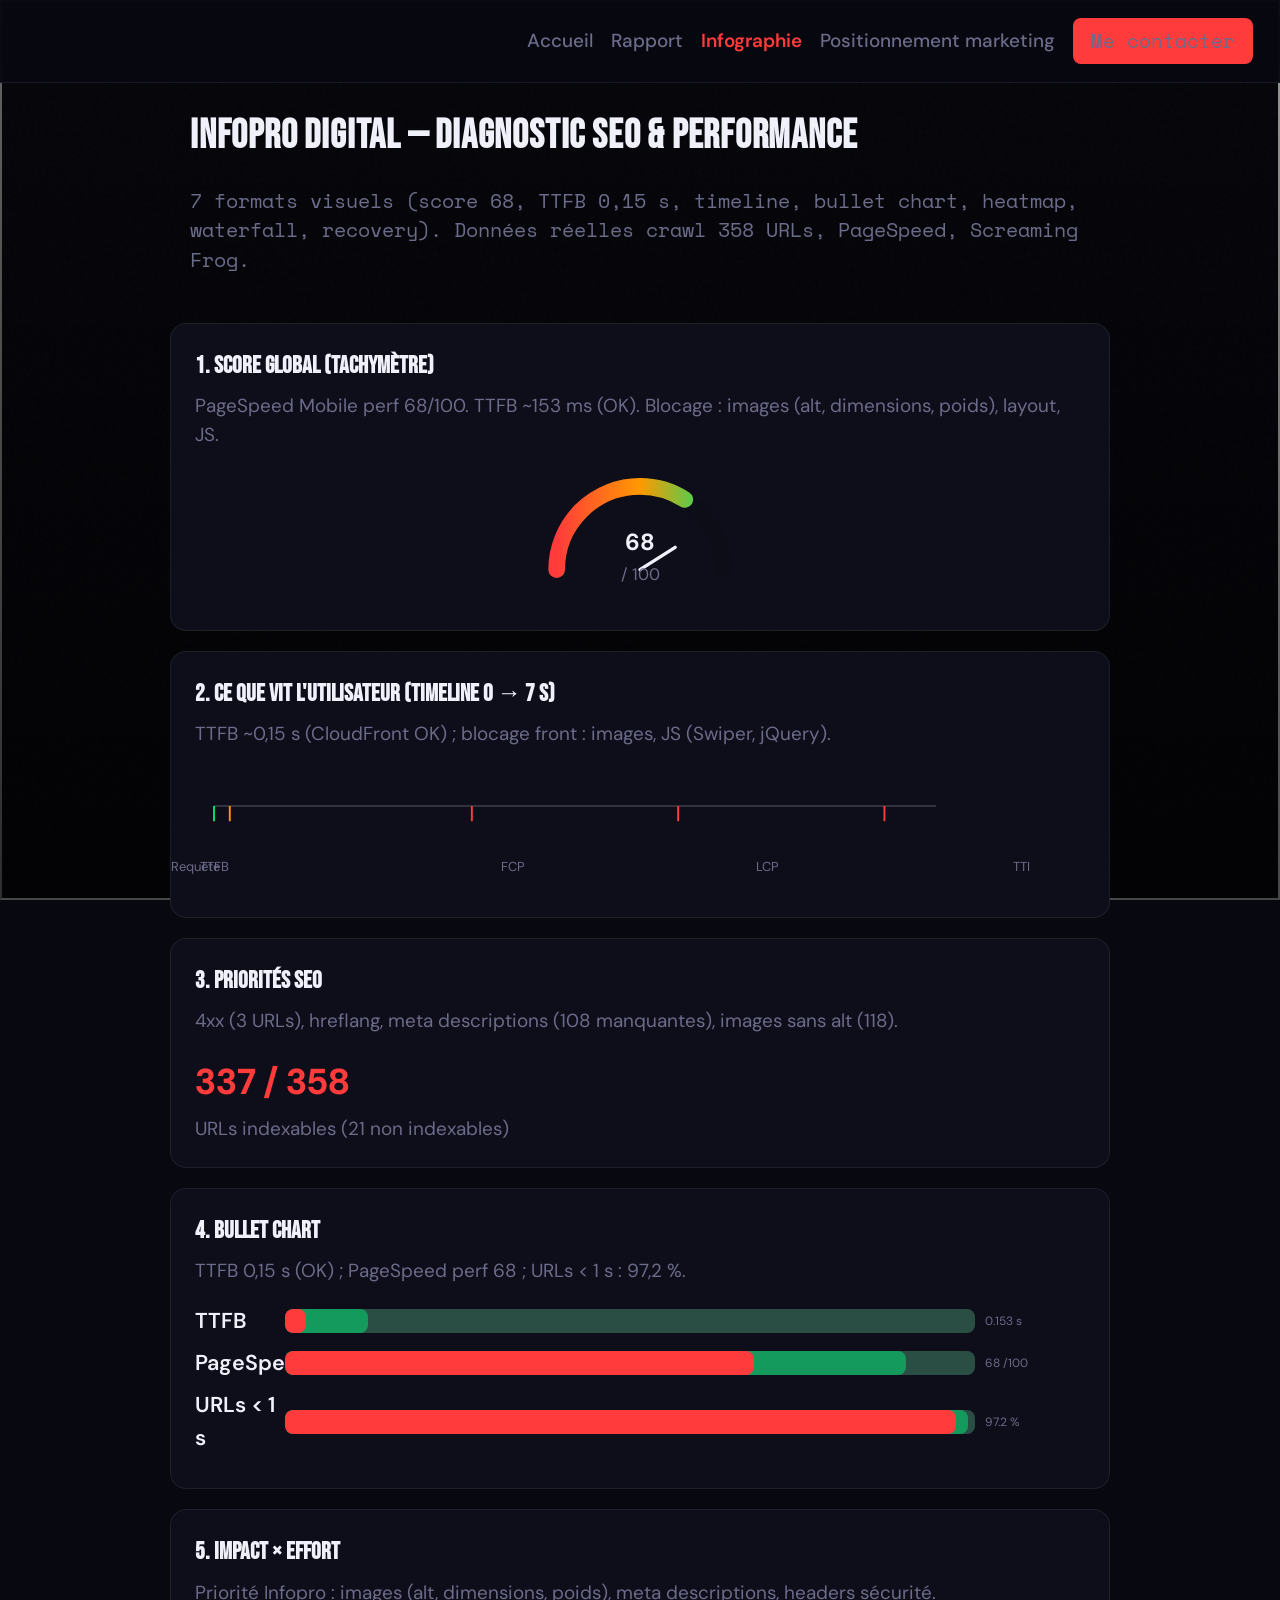
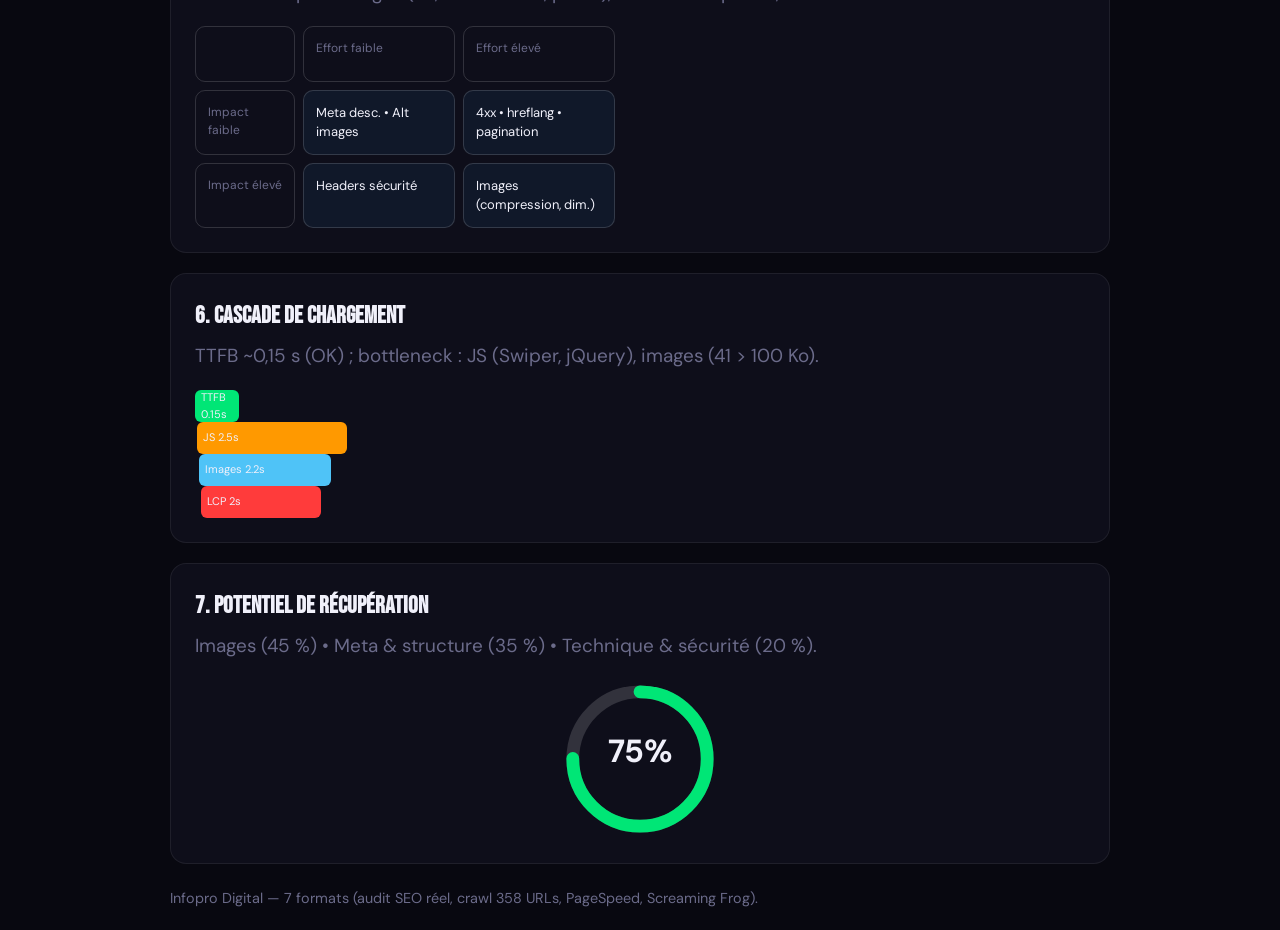
==== commit dd1f86fe: "Landing Infopro Digital — page statique (export Django)" ====
--- a/infographie-infopro-7-formats.html
+++ b/infographie-infopro-7-formats.html
@@ -54,7 +54,7 @@
     .nav-links a.active { font-weight: 600; }
     .nav-cta { padding: 0.5rem 1rem; background: var(--accent); color: #fff; font-weight: 600; font-size: 1.05rem; border-radius: 8px; text-decoration: none; font-family: var(--mono); }
     header { max-width: 980px; margin: 0 auto; padding: 0 20px 24px; }
-    body { padding-top: 60px; }
+    body { padding-top: 0; }
   </style>
 </head>
 <body>
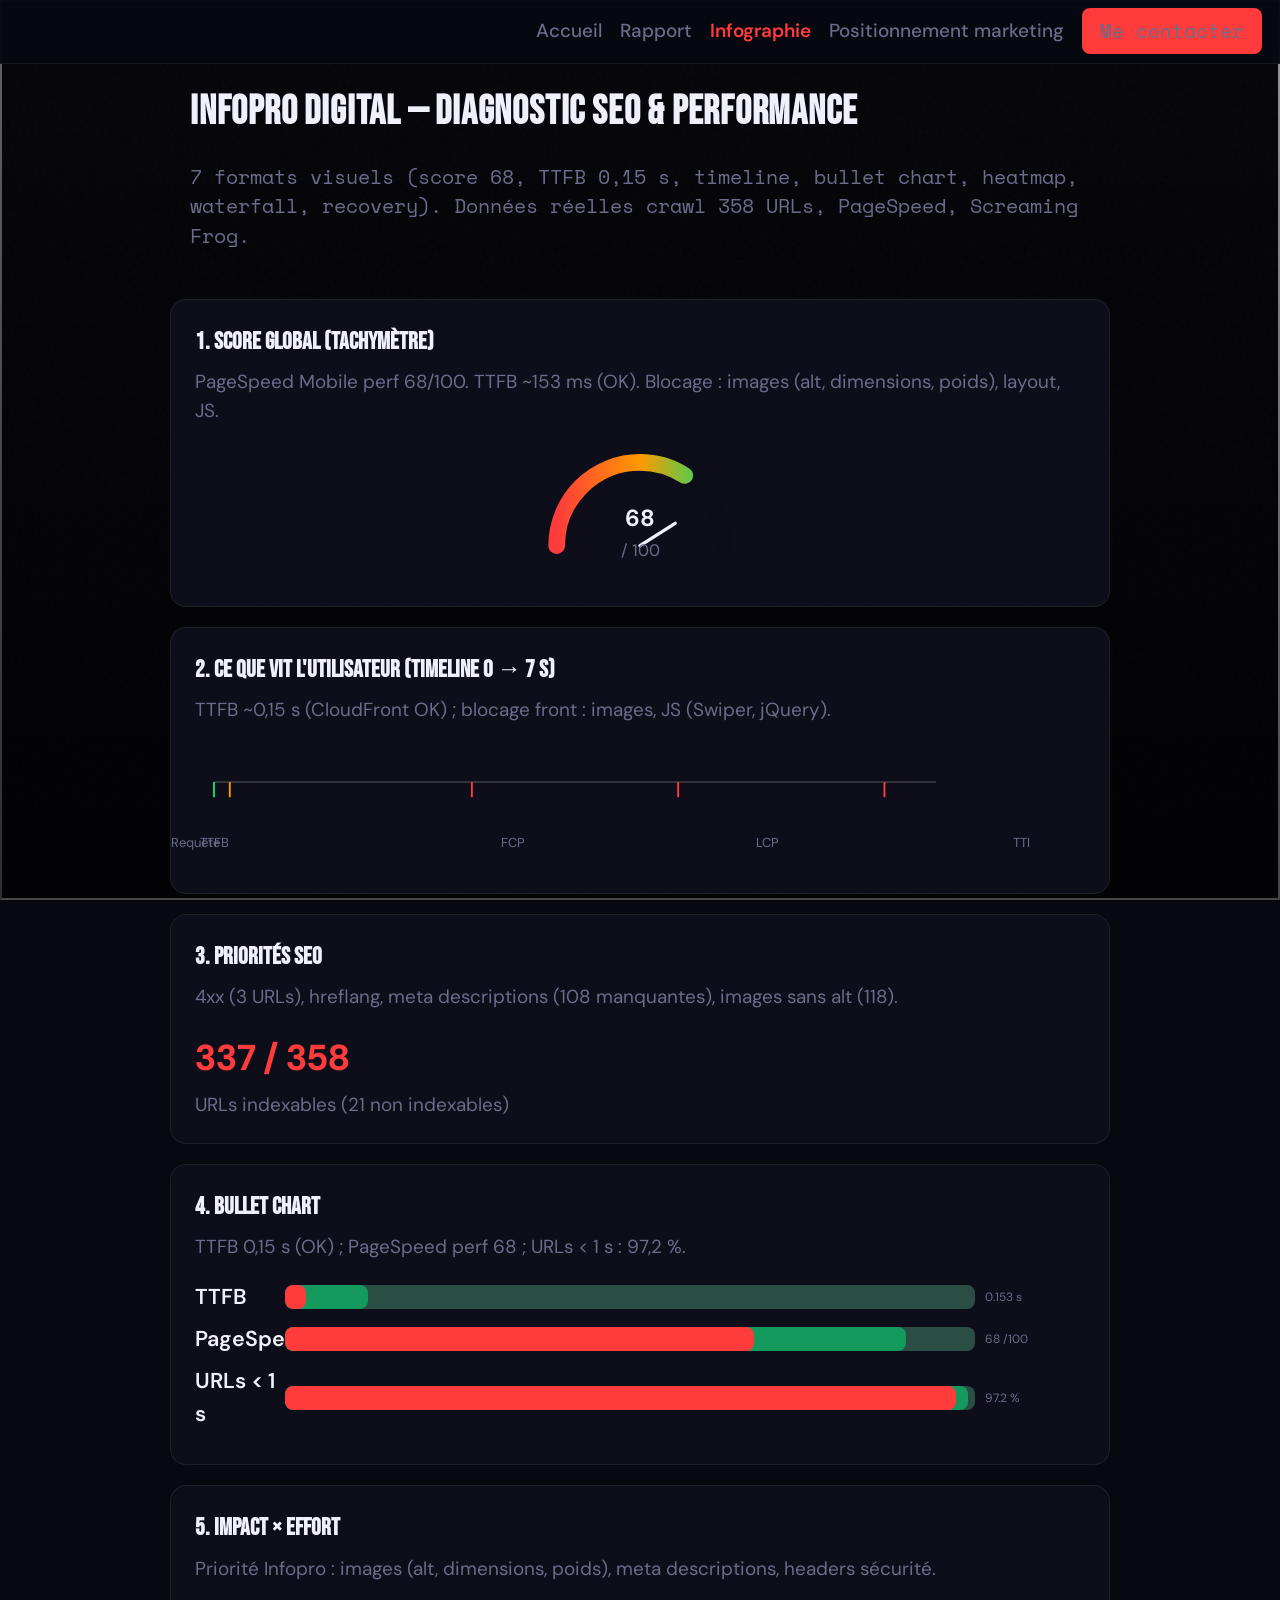
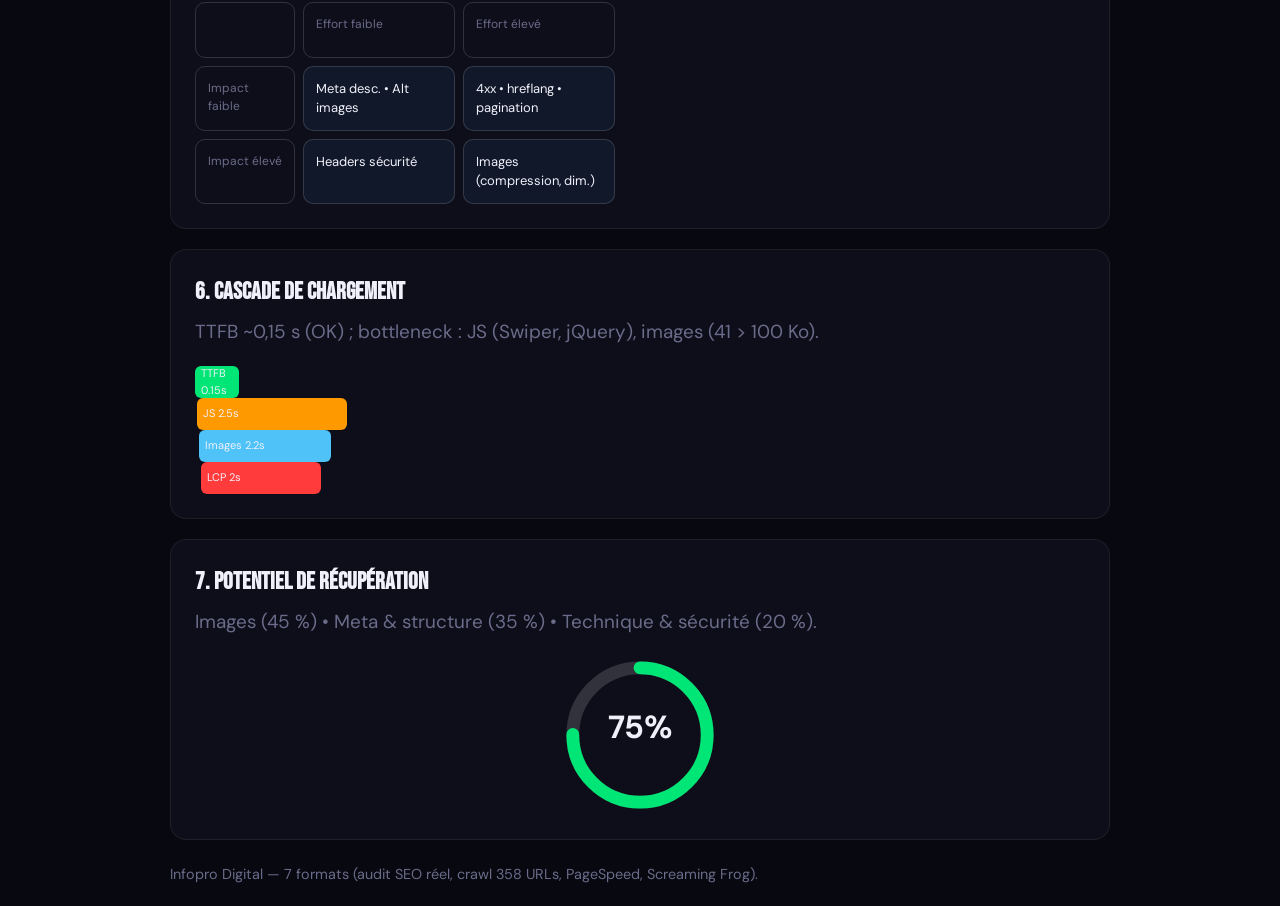
==== commit a4ee3f3d: "Landing Infopro Digital — page statique (export Django)" ====
--- a/infographie-infopro-7-formats.html
+++ b/infographie-infopro-7-formats.html
@@ -44,7 +44,7 @@
     .speedo-wrap { display: flex; justify-content: center; margin: 1rem 0; }
     .ring-wrap { display: flex; flex-direction: column; align-items: center; }
     @media (prefers-reduced-motion: reduce) { .tick, .ring-progress { animation: none !important; } }
-    .nav { position: fixed; top: 0; left: 0; right: 0; z-index: 100; display: flex; align-items: center; justify-content: space-between; padding: 1rem 1.5rem; background: rgba(8,8,16,0.95); backdrop-filter: blur(12px); border-bottom: 1px solid var(--border); }
+    .nav { position: fixed; top: 0; left: 0; right: 0; z-index: 100; display: flex; align-items: center; justify-content: space-between; padding: 0.45rem 1rem; background: rgba(8,8,16,0.95); backdrop-filter: blur(12px); border-bottom: 1px solid var(--border); }
     .nav-logo { max-height: 36px; width: auto; }
     .nav-logo.nav-logo--svg { height: 32px; width: auto; display: block; }
     .sr-only { position: absolute; width: 1px; height: 1px; padding: 0; margin: -1px; overflow: hidden; clip: rect(0,0,0,0); white-space: nowrap; border: 0; }
--- a/infopro_style_tokens.css
+++ b/infopro_style_tokens.css
@@ -100,5 +100,5 @@
   max-width: 980px;
   margin: 0 auto;
   padding: 20px;
-  padding-top: 80px;
+  padding-top: 56px;
 }
